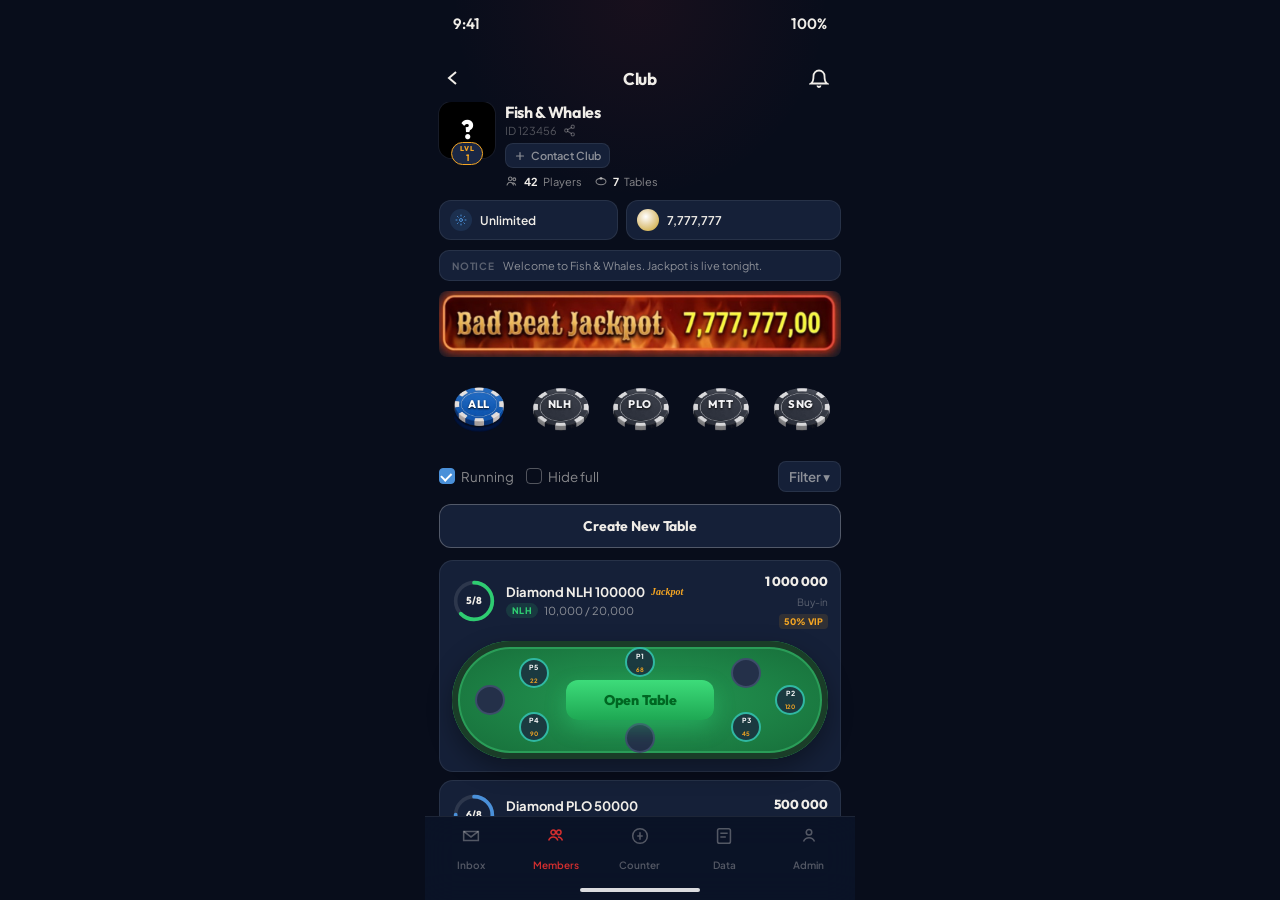
==== a-operator.html @ dffe8089 "Force-refresh all three club screens so status-bar changes show up. Co-authored-by: Cursor <cursorag" ====
<!DOCTYPE html>
<html lang="en">
<head>
<meta charset="UTF-8">
<meta name="viewport" content="width=device-width, initial-scale=1, maximum-scale=1">
<meta http-equiv="Cache-Control" content="no-cache, no-store, must-revalidate">
<title>A - Operator · ClubWorld</title>
<link rel="preconnect" href="https://fonts.googleapis.com">
<link href="https://fonts.googleapis.com/css2?family=Cinzel:wght@700;900&family=Oswald:wght@600;700&family=Outfit:wght@400;500;600;700;800&family=Plus+Jakarta+Sans:wght@400;500;600;700;800&family=Rye&display=swap" rel="stylesheet">
<link rel="stylesheet" href="css/tokens.css">
<style>
html, body { height: 100%; overflow: hidden; }
body { background: var(--cw-deep); }
.app {
  width: 100%; height: 100%; max-width: 430px; margin: 0 auto;
  background:
    radial-gradient(ellipse 80% 40% at 50% 0%, rgba(211,47,47,.08), transparent 55%),
    var(--cw-deep);
  display: flex; flex-direction: column; position: relative; overflow: hidden;
  border-radius: 0;
}
.status {
  height: 54px; padding: 14px 28px 0; display: flex; justify-content: space-between;
  font-family: var(--font-d); font-size: 15px; font-weight: 600;
}
.top {
  height: 48px; display: grid; grid-template-columns: 48px 1fr 48px; align-items: center;
  padding: 0 8px;
}
.top h1 { text-align: center; font-family: var(--font-d); font-size: 17px; font-weight: 700; letter-spacing: -.02em; }
.icon {
  width: 40px; height: 40px; display: grid; place-items: center; color: var(--cw-text);
}
.scroll { flex: 1; overflow-y: auto; padding: 0 14px 12px; }
.scroll::-webkit-scrollbar { display: none; }

.club {
  display: grid; grid-template-columns: 56px 1fr; gap: 10px; align-items: start;
  margin-bottom: 10px;
}
.avatar {
  width: 56px; height: 56px; border-radius: 22%;
  position: relative; flex-shrink: 0;
}
.avatar .ph { width: 100%; height: 100%; font-size: 26px; }
.lvl {
  position: absolute; left: 50%; bottom: -7px; transform: translateX(-50%);
  display: flex; flex-direction: column; align-items: center; justify-content: center;
  text-align: center;
  background: #1a2744; border: 1px solid var(--cw-gold); color: var(--cw-gold);
  font-size: 7px; font-weight: 800; letter-spacing: .04em; padding: 2px 8px; border-radius: 99px;
  font-family: var(--font-d); line-height: 1.1; min-width: 28px;
}
.lvl b { font-size: 9px; letter-spacing: 0; line-height: 1; }
.club h2 { font-family: var(--font-d); font-size: 16px; font-weight: 700; letter-spacing: -.02em; }
.idrow { display: flex; align-items: center; gap: 6px; margin: 2px 0 6px; color: var(--cw-mute); font-size: 11px; }
.contact {
  display: inline-flex; align-items: center; gap: 5px;
  background: var(--cw-card); border: 1px solid var(--cw-line); border-radius: 8px;
  padding: 5px 8px; font-size: 11px; font-weight: 600; color: var(--cw-dim);
}
.meta { display: flex; gap: 12px; margin-top: 6px; font-size: 11px; color: var(--cw-dim); }
.meta span { display: inline-flex; align-items: center; gap: 5px; }
.meta svg { flex-shrink: 0; }
.meta b { color: var(--cw-text); font-weight: 700; }

.pills { display: grid; grid-template-columns: 1fr 1.2fr; gap: 8px; margin: 12px 0 10px; }
.pill {
  background: var(--cw-card); border: 1px solid var(--cw-line); border-radius: 12px;
  padding: 8px 10px; display: flex; align-items: center; gap: 8px; font-size: 12px; font-weight: 600;
}
.pill .dot { width: 22px; height: 22px; border-radius: 50%; display: grid; place-items: center; background: rgba(74,144,217,.15); color: var(--cw-blue); }
.pill .chip { width: 22px; height: 22px; border-radius: 50%; background: radial-gradient(circle at 40% 35%, #fff, #e8d5a8 40%, #c9a227); }

.notice {
  background: var(--cw-card); border: 1px solid var(--cw-line); border-radius: 10px;
  padding: 8px 12px; font-size: 11px; color: var(--cw-dim); margin-bottom: 10px;
  display: flex; gap: 8px; align-items: center;
}
.notice span { color: var(--cw-mute); font-weight: 700; font-size: 10px; letter-spacing: .08em; text-transform: uppercase; }

.felt { overflow: hidden; }

.filters { display: flex; }

.toggles { display: flex; align-items: center; gap: 12px; margin-bottom: 12px; font-size: 11px; color: var(--cw-dim); }
.check { display: flex; align-items: center; gap: 6px; }
.box {
  width: 16px; height: 16px; border-radius: 4px; border: 1.5px solid var(--cw-mute);
  display: grid; place-items: center;
}
.check.is-on .box { background: var(--cw-blue); border-color: var(--cw-blue); }
.check.is-on .box::after { content: ""; width: 8px; height: 5px; border-left: 2px solid #fff; border-bottom: 2px solid #fff; transform: rotate(-45deg) translateY(-1px); }
.filter-btn {
  margin-left: auto; display: flex; align-items: center; gap: 4px;
  background: var(--cw-card); border: 1px solid var(--cw-line); border-radius: 8px; padding: 6px 10px; font-weight: 600;
}

.create {
  width: 100%; height: 44px; border-radius: 12px; margin-bottom: 12px;
  border: 1px solid rgba(240,237,232,.28); background: var(--cw-card);
  font-family: var(--font-d); font-weight: 700; font-size: 14px; letter-spacing: -.01em;
}

.table {
  background: var(--cw-card); border: 1px solid var(--cw-line); border-radius: 14px;
  padding: 12px; margin-bottom: 8px;
}
.t-main { display: grid; grid-template-columns: 44px 1fr auto; gap: 10px; align-items: center; }
.occ { position: relative; width: 44px; height: 44px; }
.occ svg { width: 44px; height: 44px; }
.occ span {
  position: absolute; inset: 0; display: grid; place-items: center;
  font-family: var(--font-d); font-size: 10px; font-weight: 800;
}
.t-name { font-size: 13px; font-weight: 700; display: flex; align-items: center; gap: 6px; }
.jp-mark {
  font-family: "Times New Roman", serif; font-style: italic; font-size: 10px; color: var(--cw-gold); font-weight: 700;
}
.t-sub { font-size: 11px; color: var(--cw-dim); margin-top: 3px; display: flex; gap: 6px; align-items: center; }
.tag { font-size: 9px; font-weight: 800; padding: 2px 6px; border-radius: 99px; letter-spacing: .04em; }
.tag.nlh { background: rgba(46,204,113,.15); color: var(--cw-green); }
.tag.plo { background: rgba(74,144,217,.15); color: var(--cw-blue); }
.tag.mtt { background: rgba(245,166,35,.15); color: var(--cw-gold); }
.tag.aof { background: rgba(211,47,47,.15); color: #ff6b6b; }
.tag.sng { background: rgba(196,165,116,.18); color: #c4a574; }
.buy { text-align: right; }
.buy b { display: block; font-family: var(--font-d); font-size: 13px; font-weight: 800; }
.buy small { color: var(--cw-mute); font-size: 10px; }
.badges { display: flex; justify-content: flex-end; gap: 4px; margin-top: 4px; }
.badge { font-size: 9px; font-weight: 800; color: var(--cw-gold); background: rgba(245,166,35,.12); padding: 2px 5px; border-radius: 4px; }

.preview { display: none; padding-top: 12px; }
.table.is-open .preview { display: block; }
.felt {
  height: 118px; border-radius: 70px; position: relative; overflow: hidden;
  background: radial-gradient(ellipse at 50% 50%, #249a54, var(--cw-felt-edge));
  box-shadow: inset 0 0 0 6px #1a3d28, inset 0 0 0 8px #2a9d58, 0 10px 24px rgba(0,0,0,.35);
}
.seat {
  --a: 0deg;
  --s: 30px;
  position: absolute;
  width: var(--s); height: var(--s); border-radius: 50%;
  left: calc(50% + cos(var(--a)) * 40% - var(--s) / 2);
  top: calc(50% + sin(var(--a)) * 32% - var(--s) / 2);
  background: #243049; border: 2px solid #3d4d6a; display: grid; place-items: center;
  font-size: 7px; font-weight: 700; color: var(--cw-dim);
}
.seat.on { border-color: var(--cw-teal); background: #1b3a40; color: #fff; }
.seat b { font-size: 6px; color: var(--cw-gold); }
.join {
  position: absolute; left: 50%; top: 50%; transform: translate(-50%,-50%);
  width: 148px; height: 40px; border-radius: 12px;
  background: linear-gradient(180deg, #3ddc7a, #1ea853);
  color: #062; font-family: var(--font-d); font-weight: 800; font-size: 14px;
  box-shadow: 0 8px 20px rgba(46,204,113,.4); z-index: 2;
}

.tabbar {
  height: 84px; background: rgba(11,20,40,.92); backdrop-filter: blur(16px);
  border-top: 1px solid var(--cw-line); display: grid; grid-template-columns: repeat(5,1fr);
  padding: 8px 4px 22px;
}
.tab { display: grid; justify-items: center; gap: 4px; color: var(--cw-mute); font-size: 10px; font-weight: 600; }
.tab svg { width: 22px; height: 22px; }
.tab.is-on { color: var(--cw-red); }

.toast {
  position: absolute; left: 50%; bottom: 100px; transform: translateX(-50%) translateY(12px);
  background: var(--cw-elev); border: 1px solid var(--cw-line); padding: 10px 16px; border-radius: 99px;
  font-size: 12px; font-weight: 600; opacity: 0; pointer-events: none; transition: .3s var(--ease); white-space: nowrap;
}
.toast.is-on { opacity: 1; transform: translateX(-50%) translateY(0); }
.home { position: absolute; left: 50%; bottom: 8px; width: 120px; height: 4px; background: #fff; border-radius: 4px; transform: translateX(-50%); opacity: .85; }
</style>
</head>
<body>
<div class="app">
  <div class="status"><span>9:41</span><span>100%</span></div>
  <div class="top">
    <button class="icon" aria-label="Back">
      <svg width="22" height="22" fill="none" stroke="currentColor" stroke-width="2"><path d="M14 5 7 11l7 6"/></svg>
    </button>
    <h1>Club</h1>
    <button class="icon" aria-label="Alerts">
      <svg width="20" height="20" fill="none" stroke="currentColor" stroke-width="1.8"><path d="M15.5 8a5.5 5.5 0 1 0-11 0c0 6-2.5 7.5-2.5 7.5h16S15.5 14 15.5 8"/><path d="M11.5 17.5a1.5 1.5 0 0 1-3 0"/></svg>
    </button>
  </div>

  <div class="scroll">
    <div class="club">
      <div class="avatar">
        <div class="ph">?</div>
        <div class="lvl">LVL<b>1</b></div>
      </div>
      <div>
        <h2>Fish &amp; Whales</h2>
        <div class="idrow">ID 123456
          <svg width="13" height="13" viewBox="0 0 24 24" fill="none" stroke="currentColor" stroke-width="2" stroke-linecap="round"><circle cx="18" cy="5" r="3"/><circle cx="6" cy="12" r="3"/><circle cx="18" cy="19" r="3"/><path d="m8.6 13.5 6.8 4M15.4 6.5l-6.8 4"/></svg>
        </div>
        <button class="contact">
          <svg width="12" height="12" viewBox="0 0 24 24" fill="none" stroke="currentColor" stroke-width="2.4" stroke-linecap="round"><path d="M12 5v14M5 12h14"/></svg>
          Contact Club
        </button>
        <div class="meta">
          <span>
            <svg width="14" height="14" viewBox="0 0 24 24" fill="none" stroke="currentColor" stroke-width="1.8" stroke-linecap="round"><circle cx="9" cy="8" r="3"/><circle cx="16" cy="9" r="2.4"/><path d="M3.5 19c.8-3.2 2.8-5 5.5-5s4.7 1.8 5.5 5"/><path d="M14 15.2c1.8 0 3.4 1 4.2 3.8"/></svg>
            <b>42</b> Players
          </span>
          <span>
            <svg width="14" height="14" viewBox="0 0 24 24" fill="none" stroke="currentColor" stroke-width="1.8"><ellipse cx="12" cy="13" rx="8.5" ry="5.5"/><circle cx="12" cy="7.5" r="1.6"/></svg>
            <b>7</b> Tables
          </span>
        </div>
      </div>
    </div>

    <div class="pills">
      <div class="pill">
        <span class="dot">
          <svg width="12" height="12" viewBox="0 0 24 24" fill="none" stroke="currentColor" stroke-width="2" stroke-linecap="round"><circle cx="12" cy="12" r="3"/><path d="M12 2v2M12 20v2M4.9 4.9l1.4 1.4M17.7 17.7l1.4 1.4M2 12h2M20 12h2M4.9 19.1l1.4-1.4M17.7 6.3l1.4-1.4"/></svg>
        </span>
        Unlimited
      </div>
      <div class="pill"><span class="chip"></span> 7,777,777</div>
    </div>

    <div class="notice"><span>Notice</span> Welcome to Fish &amp; Whales. Jackpot is live tonight.</div>

    <div class="jp-card">
      <img src="assets/jackpot-banner.png" alt="Bad Beat Jackpot">
    </div>

    <div class="filters" data-filter-group>
      <button class="mode-chip is-on" data-filter="all"><span>All</span></button>
      <button class="mode-chip" data-filter="nlh"><span>NLH</span></button>
      <button class="mode-chip" data-filter="plo"><span>PLO</span></button>
      <button class="mode-chip" data-filter="mtt"><span>MTT</span></button>
      <button class="mode-chip" data-filter="sng"><span>SNG</span></button>
    </div>

    <div class="toggles">
      <button class="check is-on" data-check><span class="box"></span> Running</button>
      <button class="check" data-check><span class="box"></span> Hide full</button>
      <button class="filter-btn">Filter ▾</button>
    </div>

    <button class="create" data-toast="Create table: coming in next screen">Create New Table</button>

    <article class="table is-open" data-table data-game="nlh">
      <div class="t-main">
        <div class="occ">
          <svg viewBox="0 0 36 36"><circle cx="18" cy="18" r="15" fill="none" stroke="rgba(255,255,255,.1)" stroke-width="3"/><circle cx="18" cy="18" r="15" fill="none" stroke="#2ECC71" stroke-width="3" stroke-linecap="round" stroke-dasharray="58.9 94.2" transform="rotate(-90 18 18)"/></svg>
          <span>5/8</span>
        </div>
        <div>
          <div class="t-name">Diamond NLH 100000 <span class="jp-mark">Jackpot</span></div>
          <div class="t-sub"><span class="tag nlh">NLH</span> 10,000 / 20,000</div>
        </div>
        <div class="buy"><b>1 000 000</b><small>Buy-in</small><div class="badges"><span class="badge">50% VIP</span></div></div>
      </div>
      <div class="preview">
        <div class="felt">
          <div class="seat on" style="--a:-90deg">P1<br><b>68</b></div>
          <div class="seat" style="--a:-45deg"></div>
          <div class="seat on" style="--a:0deg">P2<br><b>120</b></div>
          <div class="seat on" style="--a:45deg">P3<br><b>45</b></div>
          <div class="seat" style="--a:90deg"></div>
          <div class="seat on" style="--a:135deg">P4<br><b>90</b></div>
          <div class="seat" style="--a:180deg"></div>
          <div class="seat on" style="--a:225deg">P5<br><b>22</b></div>
          <button class="join" data-toast="Opening Diamond NLH…">Open Table</button>
        </div>
      </div>
    </article>

    <article class="table" data-table data-game="plo">
      <div class="t-main">
        <div class="occ">
          <svg viewBox="0 0 36 36"><circle cx="18" cy="18" r="15" fill="none" stroke="rgba(255,255,255,.1)" stroke-width="3"/><circle cx="18" cy="18" r="15" fill="none" stroke="#4A90D9" stroke-width="3" stroke-linecap="round" stroke-dasharray="70.6 94.2" transform="rotate(-90 18 18)"/></svg>
          <span>6/8</span>
        </div>
        <div>
          <div class="t-name">Diamond PLO 50000</div>
          <div class="t-sub"><span class="tag plo">PLO</span> 5,000 / 10,000</div>
        </div>
        <div class="buy"><b>500 000</b><small>Buy-in</small></div>
      </div>
      <div class="preview">
        <div class="felt"><button class="join" data-toast="Opening Diamond PLO…">Open Table</button></div>
      </div>
    </article>

    <article class="table" data-table data-game="mtt">
      <div class="t-main">
        <div class="occ">
          <svg viewBox="0 0 36 36"><circle cx="18" cy="18" r="15" fill="none" stroke="rgba(255,255,255,.1)" stroke-width="3"/><circle cx="18" cy="18" r="15" fill="none" stroke="#F5A623" stroke-width="3" stroke-linecap="round" stroke-dasharray="70.6 94.2" transform="rotate(-90 18 18)"/></svg>
          <span>24/32</span>
        </div>
        <div>
          <div class="t-name">Club MTT #12</div>
          <div class="t-sub"><span class="tag mtt">MTT</span> Late reg 12:40</div>
        </div>
        <div class="buy"><b>50 000</b><small>GTD</small></div>
      </div>
      <div class="preview">
        <div class="felt"><button class="join" data-toast="Registering Club MTT #12…">Register</button></div>
      </div>
    </article>

    <article class="table" data-table data-game="sng">
      <div class="t-main">
        <div class="occ">
          <svg viewBox="0 0 36 36"><circle cx="18" cy="18" r="15" fill="none" stroke="rgba(255,255,255,.1)" stroke-width="3"/><circle cx="18" cy="18" r="15" fill="none" stroke="#c4a574" stroke-width="3" stroke-linecap="round" stroke-dasharray="73.3 94.2" transform="rotate(-90 18 18)"/></svg>
          <span>7/9</span>
        </div>
        <div>
          <div class="t-name">Sunday SNG</div>
          <div class="t-sub"><span class="tag sng">SNG</span> Starts when full</div>
        </div>
        <div class="buy"><b>10 000</b><small>Buy-in</small></div>
      </div>
      <div class="preview">
        <div class="felt"><button class="join" data-toast="Joining Sunday SNG…">Take Seat</button></div>
      </div>
    </article>
  </div>

  <nav class="tabbar">
    <button class="tab" data-nav>
      <svg viewBox="0 0 24 24" fill="none" stroke="currentColor" stroke-width="1.7"><path d="M4 7h16v10H4z"/><path d="m4 7 8 6 8-6"/></svg>
      Inbox
    </button>
    <button class="tab is-on" data-nav>
      <svg viewBox="0 0 24 24" fill="none" stroke="currentColor" stroke-width="1.7"><circle cx="9" cy="8" r="2.5"/><circle cx="15" cy="8" r="2.5"/><path d="M4 17c1-3 3-4 5-4s4 1 5 4"/><path d="M14 13c2 0 4 1 5 4"/></svg>
      Members
    </button>
    <button class="tab" data-nav>
      <svg viewBox="0 0 24 24" fill="none" stroke="currentColor" stroke-width="1.7"><circle cx="12" cy="12" r="8"/><path d="M12 8v8M9 12h6"/></svg>
      Counter
    </button>
    <button class="tab" data-nav>
      <svg viewBox="0 0 24 24" fill="none" stroke="currentColor" stroke-width="1.7"><rect x="5" y="4" width="14" height="16" rx="2"/><path d="M8 9h8M8 13h6"/></svg>
      Data
    </button>
    <button class="tab" data-nav>
      <svg viewBox="0 0 24 24" fill="none" stroke="currentColor" stroke-width="1.7"><circle cx="12" cy="8" r="3"/><path d="M6 18c1.5-3 3.5-4 6-4s4.5 1 6 4"/></svg>
      Admin
    </button>
  </nav>
  <div class="toast"></div>
  <div class="home"></div>
</div>
<script src="js/club.js"></script>
</body>
</html>
---- css/tokens.css ----
:root {
  --cw-deep: #080D1B;
  --cw-bg: #0B1428;
  --cw-card: #152038;
  --cw-elev: #1E2D4A;
  --cw-line: rgba(255,255,255,.08);
  --cw-red: #D32F2F;
  --cw-red-h: #E53935;
  --cw-green: #2ECC71;
  --cw-felt: #1E8C4A;
  --cw-felt-edge: #166B38;
  --cw-gold: #F5A623;
  --cw-blue: #4A90D9;
  --cw-teal: #30B8A2;
  --cw-text: #F0EDE8;
  --cw-dim: rgba(240,237,232,.55);
  --cw-mute: rgba(240,237,232,.32);
  --font-d: "Outfit", system-ui, sans-serif;
  --font-b: "Plus Jakarta Sans", system-ui, sans-serif;
  --ease: cubic-bezier(.16,1,.3,1);
}
* { box-sizing: border-box; margin: 0; padding: 0; }
html { height: 100%; }
body {
  min-height: 100%;
  font-family: var(--font-b);
  color: var(--cw-text);
  background: #000;
  -webkit-font-smoothing: antialiased;
}
button { font-family: inherit; cursor: pointer; border: none; background: none; color: inherit; }
img { display: block; max-width: 100%; }
[hidden] { display: none !important; }

.ph {
  display: grid; place-items: center;
  background: #000;
  color: #fff;
  font-family: var(--font-d);
  font-weight: 800;
  border: 0;
  border-radius: 22%;
  line-height: 1;
  user-select: none;
  box-shadow: 0 0 0 1px rgba(255,255,255,.06);
}

.jp-card {
  position: relative;
  height: auto;
  aspect-ratio: 1024 / 167;
  border-radius: 8px;
  overflow: hidden;
  margin-bottom: 12px;
  isolation: isolate;
  border: 0;
  box-shadow: none;
  background: transparent;
}
.jp-card > img {
  position: absolute; inset: 0;
  width: 100%; height: 100%;
  object-fit: contain; object-position: center;
  pointer-events: none;
}
.jp-veil { display: none; }
.jp-copy {
  position: relative; z-index: 2;
  height: 100%;
  display: flex; flex-direction: row; align-items: center; justify-content: space-between;
  padding: 0 12px;
  gap: 10px;
}
.jp-script, .jp-titles {
  font-family: "Rye", serif;
  font-size: 15px;
  font-weight: 400;
  color: #f3e2b0;
  text-shadow: 0 2px 3px #000, 0 0 8px rgba(0,0,0,.6);
  line-height: 1.05;
  white-space: nowrap;
}
.jp-word { display: none; }
.jp-num {
  font-family: "Oswald", sans-serif;
  font-weight: 700;
  font-style: italic;
  font-size: 22px;
  letter-spacing: .01em;
  line-height: 1;
  color: #ffe44a;
  background: none;
  -webkit-background-clip: unset;
  background-clip: unset;
  filter: none;
  text-shadow: 0 2px 3px #000;
  white-space: nowrap;
}
.jp-card.jp-slim { aspect-ratio: 1024 / 167; height: auto; }
.jp-slim .jp-script, .jp-slim .jp-titles { font-size: 13px; }
.jp-slim .jp-num { font-size: 18px; }
.jp-slim .jp-copy { padding: 0 10px; }

.filters, .pills.modes {
  display: flex;
  align-items: center;
  justify-content: space-between;
  gap: 0;
  width: 100%;
  overflow: hidden;
  padding: 0;
  margin-bottom: 12px;
}
.mode-chip {
  flex: 1 1 0;
  min-width: 0;
  width: auto;
  height: auto;
  aspect-ratio: 1;
  border-radius: 0;
  position: relative;
  padding: 0;
  font-family: var(--font-d);
  font-size: clamp(8px, 2.5vw, 11px);
  font-weight: 800;
  letter-spacing: .05em;
  text-transform: uppercase;
  text-align: center;
  line-height: 1;
  color: #f2f2f4;
  background: transparent url("../assets/chip-off.png") center / contain no-repeat;
  box-shadow: none;
}
.mode-chip span {
  position: absolute;
  left: 50%;
  top: 44%;
  transform: translate(-50%, -50%);
  white-space: nowrap;
  pointer-events: none;
  text-shadow: 0 1px 2px rgba(0,0,0,.9);
}
.mode-chip.is-on {
  color: #fff;
  background-image: url("../assets/chip-on.png");
  box-shadow: none;
}
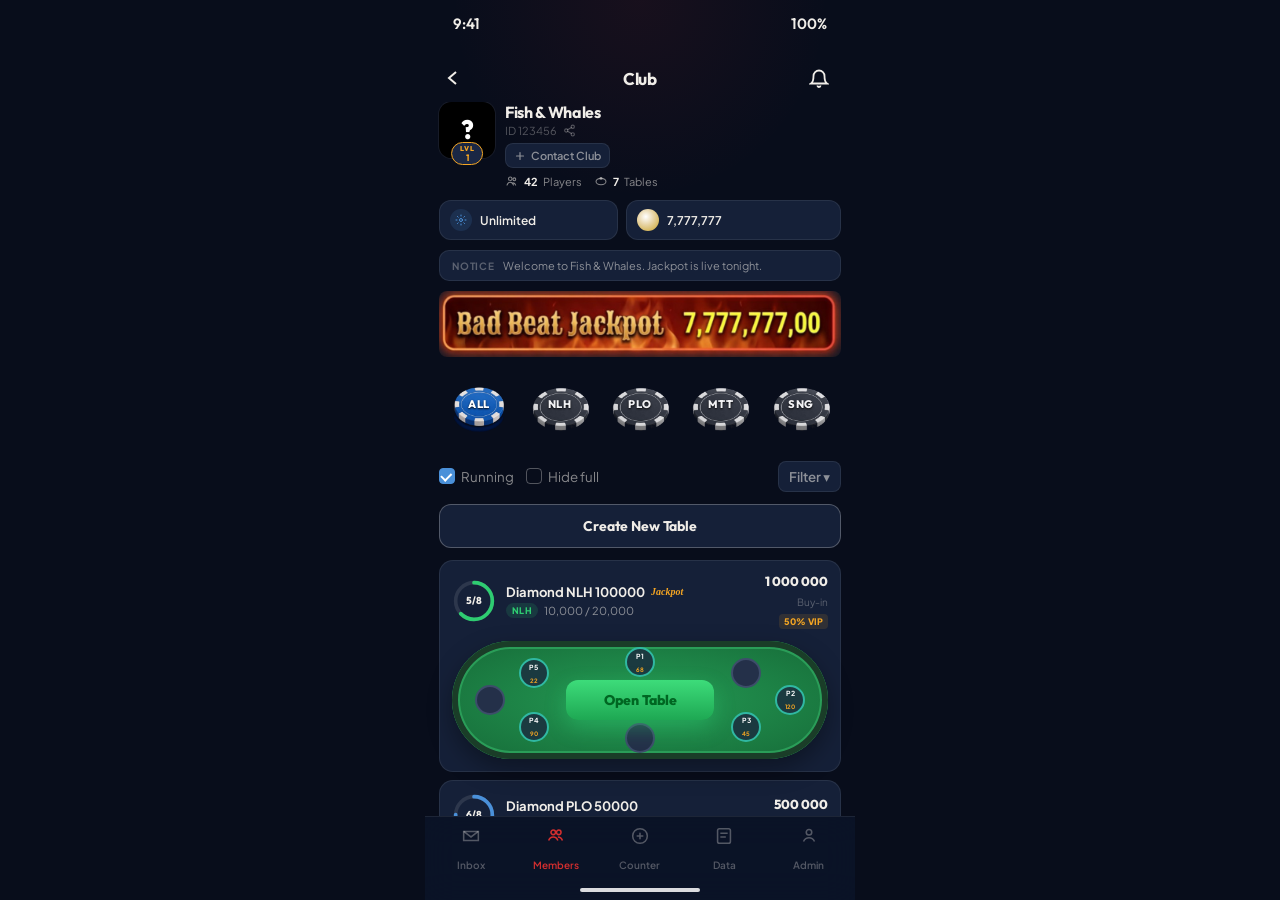
==== commit 5f0ae41a: "Make the Counter plus icon equal-armed instead of a cross. Co-authored-by: Cursor <cursoragent@curso" ====
--- a/a-operator.html
+++ b/a-operator.html
@@ -337,7 +337,7 @@
       Members
     </button>
     <button class="tab" data-nav>
-      <svg viewBox="0 0 24 24" fill="none" stroke="currentColor" stroke-width="1.7"><circle cx="12" cy="12" r="8"/><path d="M12 8v8M9 12h6"/></svg>
+      <svg viewBox="0 0 24 24" fill="none" stroke="currentColor" stroke-width="1.7" stroke-linecap="round"><circle cx="12" cy="12" r="8"/><path d="M12 9v6M9 12h6"/></svg>
       Counter
     </button>
     <button class="tab" data-nav>
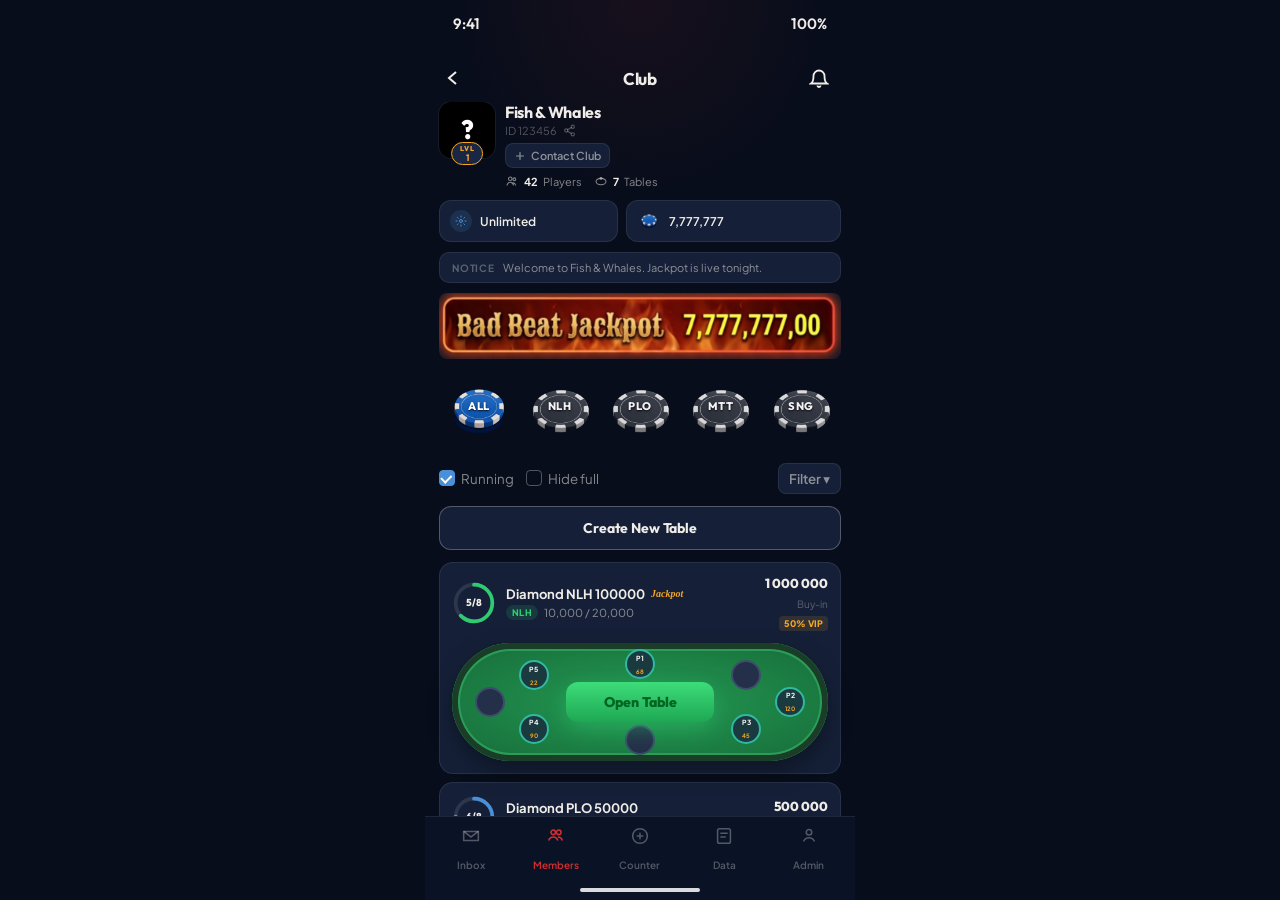
==== commit e37431f3: "Replace the gold coin with a poker chip on the club chips balance. Co-authored-by: Cursor <cursorage" ====
--- a/a-operator.html
+++ b/a-operator.html
@@ -70,7 +70,10 @@
   padding: 8px 10px; display: flex; align-items: center; gap: 8px; font-size: 12px; font-weight: 600;
 }
 .pill .dot { width: 22px; height: 22px; border-radius: 50%; display: grid; place-items: center; background: rgba(74,144,217,.15); color: var(--cw-blue); }
-.pill .chip { width: 22px; height: 22px; border-radius: 50%; background: radial-gradient(circle at 40% 35%, #fff, #e8d5a8 40%, #c9a227); }
+.pill .chip {
+  width: 24px; height: 24px; flex-shrink: 0;
+  background: url("assets/chip-on.png") center / contain no-repeat;
+}
 
 .notice {
   background: var(--cw-card); border: 1px solid var(--cw-line); border-radius: 10px;
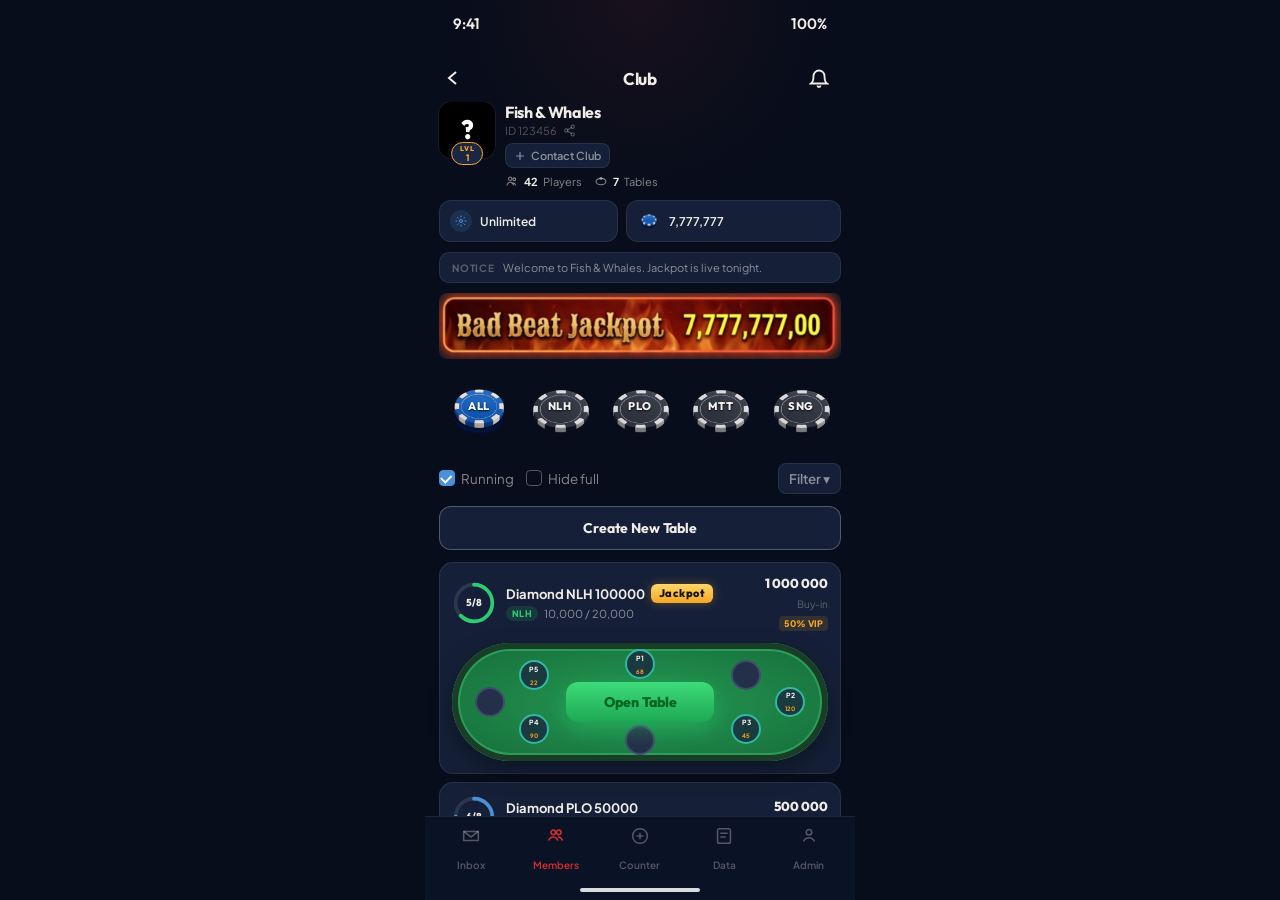
==== commit 4d2dbf19: "Make the Jackpot label a larger gold badge on club tables. Co-authored-by: Cursor <cursoragent@curso" ====
--- a/a-operator.html
+++ b/a-operator.html
@@ -7,7 +7,7 @@
 <title>A - Operator · ClubWorld</title>
 <link rel="preconnect" href="https://fonts.googleapis.com">
 <link href="https://fonts.googleapis.com/css2?family=Cinzel:wght@700;900&family=Oswald:wght@600;700&family=Outfit:wght@400;500;600;700;800&family=Plus+Jakarta+Sans:wght@400;500;600;700;800&family=Rye&display=swap" rel="stylesheet">
-<link rel="stylesheet" href="css/tokens.css">
+<link rel="stylesheet" href="css/tokens.css?v=6">
 <style>
 html, body { height: 100%; overflow: hidden; }
 body { background: var(--cw-deep); }
@@ -117,9 +117,6 @@
   font-family: var(--font-d); font-size: 10px; font-weight: 800;
 }
 .t-name { font-size: 13px; font-weight: 700; display: flex; align-items: center; gap: 6px; }
-.jp-mark {
-  font-family: "Times New Roman", serif; font-style: italic; font-size: 10px; color: var(--cw-gold); font-weight: 700;
-}
 .t-sub { font-size: 11px; color: var(--cw-dim); margin-top: 3px; display: flex; gap: 6px; align-items: center; }
 .tag { font-size: 9px; font-weight: 800; padding: 2px 6px; border-radius: 99px; letter-spacing: .04em; }
 .tag.nlh { background: rgba(46,204,113,.15); color: var(--cw-green); }
--- a/css/tokens.css
+++ b/css/tokens.css
@@ -43,6 +43,24 @@
   line-height: 1;
   user-select: none;
   box-shadow: 0 0 0 1px rgba(255,255,255,.06);
+}
+
+.jp-mark {
+  display: inline-flex;
+  align-items: center;
+  font-family: var(--font-d);
+  font-style: normal;
+  font-size: 11px;
+  font-weight: 800;
+  letter-spacing: .04em;
+  line-height: 1;
+  color: #1a1204;
+  background: linear-gradient(180deg, #ffd76a, var(--cw-gold));
+  padding: 4px 8px;
+  border-radius: 6px;
+  box-shadow: 0 0 10px rgba(245,166,35,.35);
+  flex-shrink: 0;
+  vertical-align: middle;
 }
 
 .jp-card {
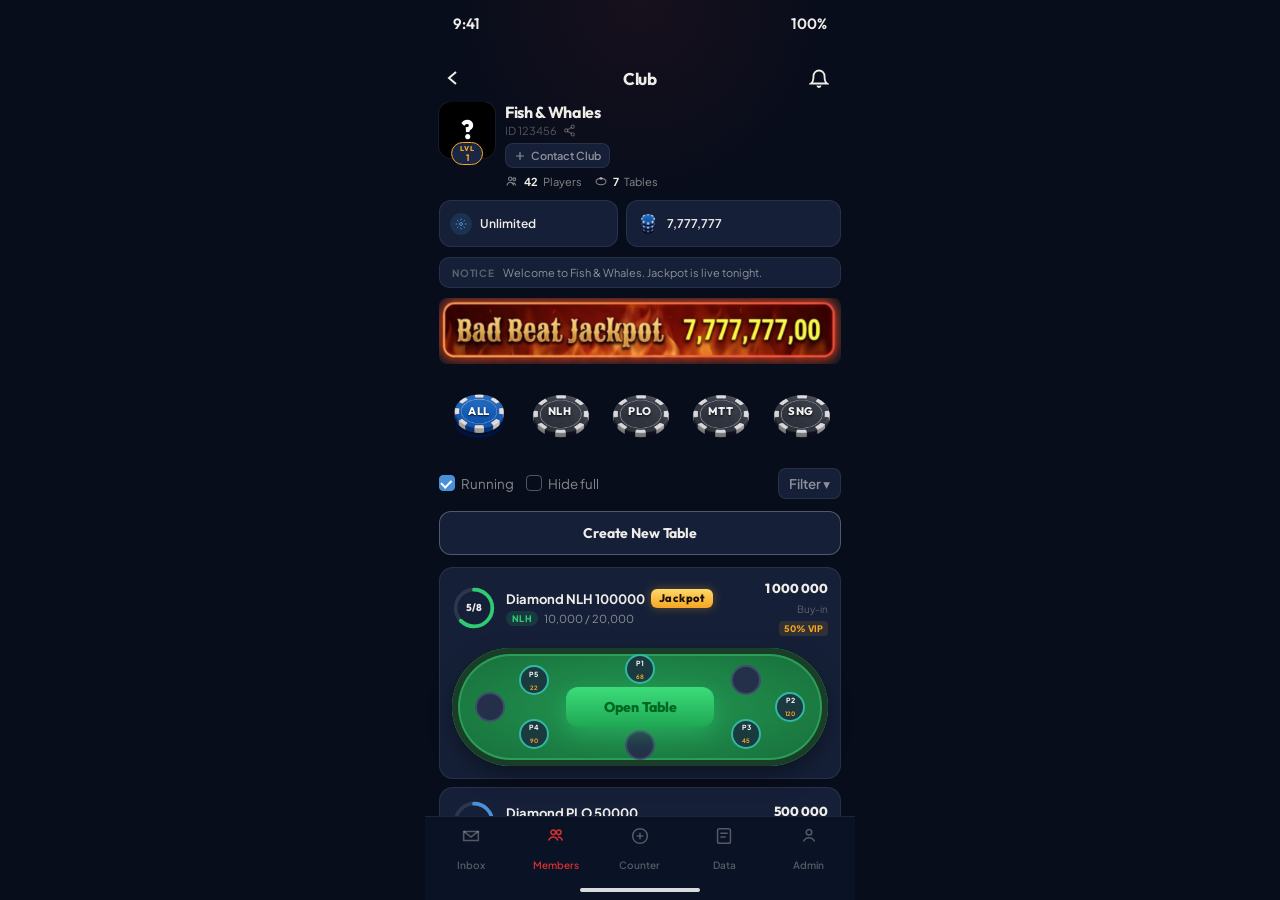
==== commit 55327b48: "Show a stack of chips instead of a single chip on the balance. Co-authored-by: Cursor <cursoragent@c" ====
--- a/a-operator.html
+++ b/a-operator.html
@@ -7,7 +7,7 @@
 <title>A - Operator · ClubWorld</title>
 <link rel="preconnect" href="https://fonts.googleapis.com">
 <link href="https://fonts.googleapis.com/css2?family=Cinzel:wght@700;900&family=Oswald:wght@600;700&family=Outfit:wght@400;500;600;700;800&family=Plus+Jakarta+Sans:wght@400;500;600;700;800&family=Rye&display=swap" rel="stylesheet">
-<link rel="stylesheet" href="css/tokens.css?v=6">
+<link rel="stylesheet" href="css/tokens.css?v=7">
 <style>
 html, body { height: 100%; overflow: hidden; }
 body { background: var(--cw-deep); }
@@ -70,10 +70,6 @@
   padding: 8px 10px; display: flex; align-items: center; gap: 8px; font-size: 12px; font-weight: 600;
 }
 .pill .dot { width: 22px; height: 22px; border-radius: 50%; display: grid; place-items: center; background: rgba(74,144,217,.15); color: var(--cw-blue); }
-.pill .chip {
-  width: 24px; height: 24px; flex-shrink: 0;
-  background: url("assets/chip-on.png") center / contain no-repeat;
-}
 
 .notice {
   background: var(--cw-card); border: 1px solid var(--cw-line); border-radius: 10px;
@@ -223,7 +219,7 @@
         </span>
         Unlimited
       </div>
-      <div class="pill"><span class="chip"></span> 7,777,777</div>
+      <div class="pill"><span class="chip-stack" aria-hidden="true"><i></i><i></i><i></i></span> 7,777,777</div>
     </div>
 
     <div class="notice"><span>Notice</span> Welcome to Fish &amp; Whales. Jackpot is live tonight.</div>
--- a/css/tokens.css
+++ b/css/tokens.css
@@ -163,3 +163,22 @@
   background-image: url("../assets/chip-on.png");
   box-shadow: none;
 }
+
+.chip-stack {
+  --s: 22px;
+  position: relative;
+  width: var(--s);
+  height: calc(var(--s) + 7px);
+  flex-shrink: 0;
+  display: inline-block;
+}
+.chip-stack i {
+  position: absolute;
+  left: 0;
+  width: var(--s);
+  height: var(--s);
+  background: url("../assets/chip-on.png") center / contain no-repeat;
+}
+.chip-stack i:nth-child(1) { bottom: 0; filter: brightness(.62); transform: scale(.9); transform-origin: center bottom; }
+.chip-stack i:nth-child(2) { bottom: 3px; filter: brightness(.82); transform: scale(.95); transform-origin: center bottom; }
+.chip-stack i:nth-child(3) { bottom: 7px; }
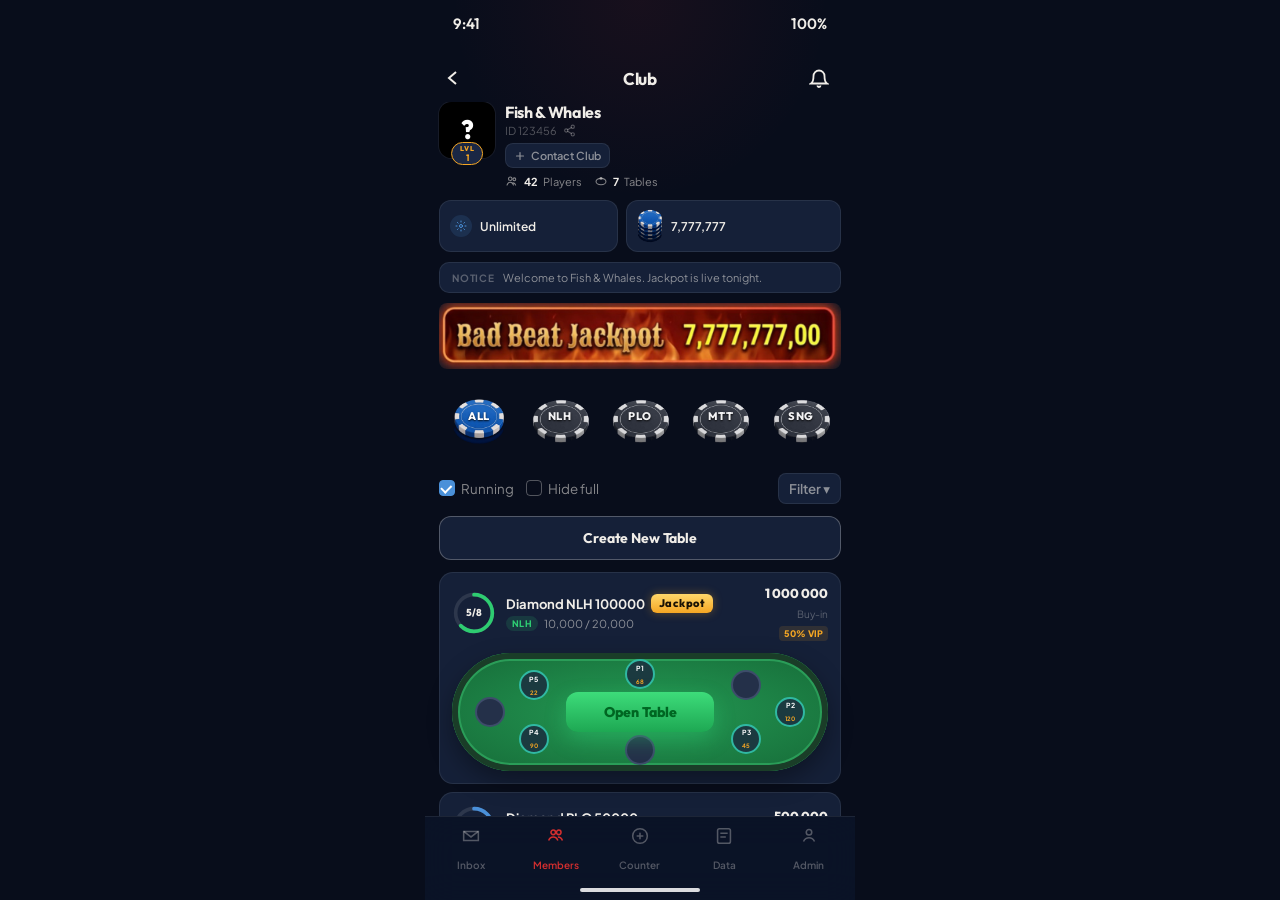
==== commit b01b8c2f: "Use a real stacked-chip icon next to the club balance. Co-authored-by: Cursor <cursoragent@cursor.co" ====
--- a/a-operator.html
+++ b/a-operator.html
@@ -7,7 +7,7 @@
 <title>A - Operator · ClubWorld</title>
 <link rel="preconnect" href="https://fonts.googleapis.com">
 <link href="https://fonts.googleapis.com/css2?family=Cinzel:wght@700;900&family=Oswald:wght@600;700&family=Outfit:wght@400;500;600;700;800&family=Plus+Jakarta+Sans:wght@400;500;600;700;800&family=Rye&display=swap" rel="stylesheet">
-<link rel="stylesheet" href="css/tokens.css?v=7">
+<link rel="stylesheet" href="css/tokens.css?v=8">
 <style>
 html, body { height: 100%; overflow: hidden; }
 body { background: var(--cw-deep); }
@@ -219,7 +219,7 @@
         </span>
         Unlimited
       </div>
-      <div class="pill"><span class="chip-stack" aria-hidden="true"><i></i><i></i><i></i></span> 7,777,777</div>
+      <div class="pill"><img class="chip-stack" src="assets/chip-stack.png" alt=""> 7,777,777</div>
     </div>
 
     <div class="notice"><span>Notice</span> Welcome to Fish &amp; Whales. Jackpot is live tonight.</div>
--- a/css/tokens.css
+++ b/css/tokens.css
@@ -165,20 +165,9 @@
 }
 
 .chip-stack {
-  --s: 22px;
-  position: relative;
-  width: var(--s);
-  height: calc(var(--s) + 7px);
+  width: 26px;
+  height: 34px;
+  object-fit: contain;
   flex-shrink: 0;
-  display: inline-block;
+  display: block;
 }
-.chip-stack i {
-  position: absolute;
-  left: 0;
-  width: var(--s);
-  height: var(--s);
-  background: url("../assets/chip-on.png") center / contain no-repeat;
-}
-.chip-stack i:nth-child(1) { bottom: 0; filter: brightness(.62); transform: scale(.9); transform-origin: center bottom; }
-.chip-stack i:nth-child(2) { bottom: 3px; filter: brightness(.82); transform: scale(.95); transform-origin: center bottom; }
-.chip-stack i:nth-child(3) { bottom: 7px; }
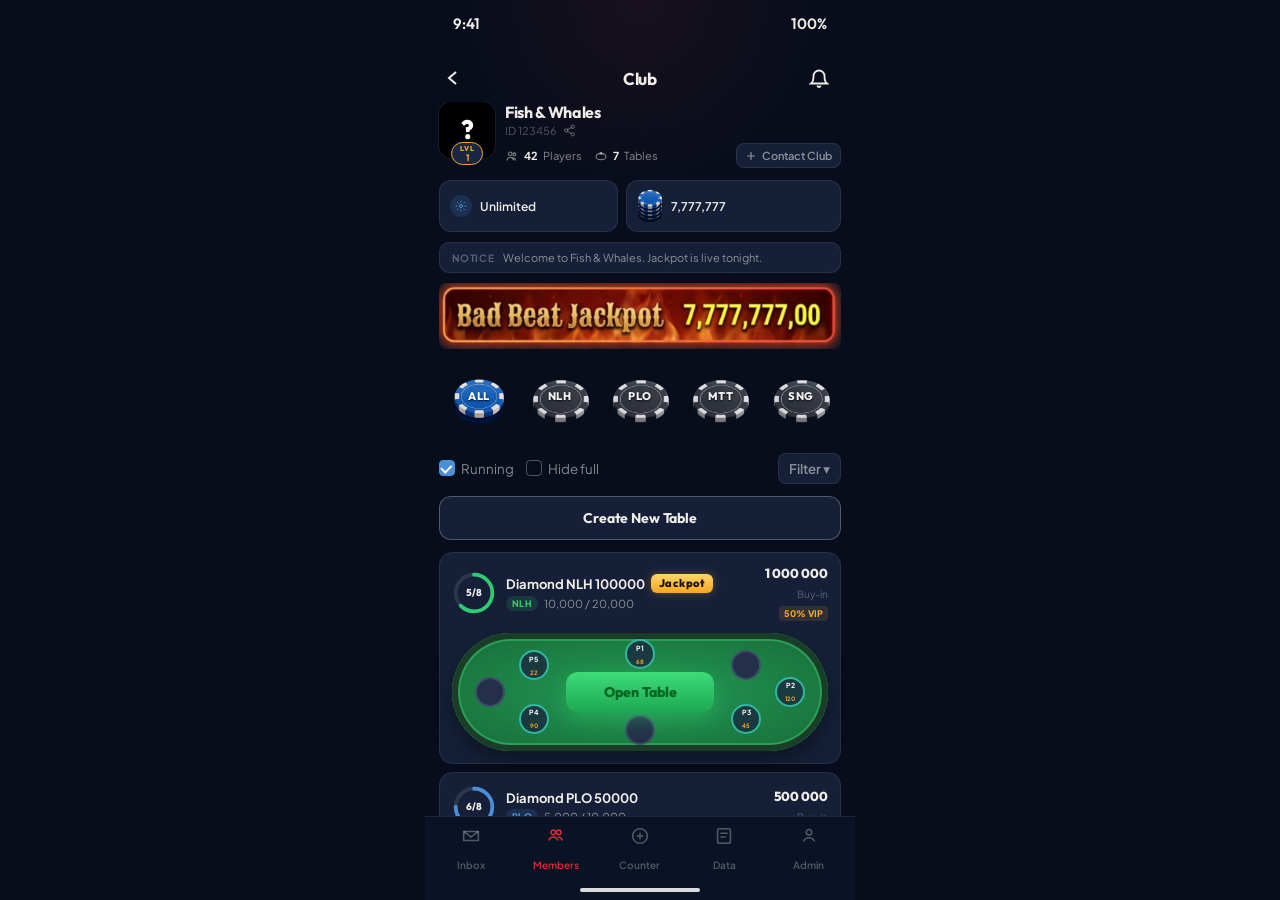
==== commit df33245a: "Put player and table counts where Contact Club was, and move the button right. Co-authored-by: Curso" ====
--- a/a-operator.html
+++ b/a-operator.html
@@ -7,7 +7,7 @@
 <title>A - Operator · ClubWorld</title>
 <link rel="preconnect" href="https://fonts.googleapis.com">
 <link href="https://fonts.googleapis.com/css2?family=Cinzel:wght@700;900&family=Oswald:wght@600;700&family=Outfit:wght@400;500;600;700;800&family=Plus+Jakarta+Sans:wght@400;500;600;700;800&family=Rye&display=swap" rel="stylesheet">
-<link rel="stylesheet" href="css/tokens.css?v=8">
+<link rel="stylesheet" href="css/tokens.css?v=9">
 <style>
 html, body { height: 100%; overflow: hidden; }
 body { background: var(--cw-deep); }
@@ -58,8 +58,13 @@
   display: inline-flex; align-items: center; gap: 5px;
   background: var(--cw-card); border: 1px solid var(--cw-line); border-radius: 8px;
   padding: 5px 8px; font-size: 11px; font-weight: 600; color: var(--cw-dim);
-}
-.meta { display: flex; gap: 12px; margin-top: 6px; font-size: 11px; color: var(--cw-dim); }
+  margin-left: auto; flex-shrink: 0;
+}
+.club-row {
+  display: flex; align-items: center; gap: 10px;
+  margin-top: 6px;
+}
+.meta { display: flex; gap: 12px; font-size: 11px; color: var(--cw-dim); min-width: 0; }
 .meta span { display: inline-flex; align-items: center; gap: 5px; }
 .meta svg { flex-shrink: 0; }
 .meta b { color: var(--cw-text); font-weight: 700; }
@@ -195,19 +200,21 @@
         <div class="idrow">ID 123456
           <svg width="13" height="13" viewBox="0 0 24 24" fill="none" stroke="currentColor" stroke-width="2" stroke-linecap="round"><circle cx="18" cy="5" r="3"/><circle cx="6" cy="12" r="3"/><circle cx="18" cy="19" r="3"/><path d="m8.6 13.5 6.8 4M15.4 6.5l-6.8 4"/></svg>
         </div>
-        <button class="contact">
-          <svg width="12" height="12" viewBox="0 0 24 24" fill="none" stroke="currentColor" stroke-width="2.4" stroke-linecap="round"><path d="M12 5v14M5 12h14"/></svg>
-          Contact Club
-        </button>
-        <div class="meta">
-          <span>
-            <svg width="14" height="14" viewBox="0 0 24 24" fill="none" stroke="currentColor" stroke-width="1.8" stroke-linecap="round"><circle cx="9" cy="8" r="3"/><circle cx="16" cy="9" r="2.4"/><path d="M3.5 19c.8-3.2 2.8-5 5.5-5s4.7 1.8 5.5 5"/><path d="M14 15.2c1.8 0 3.4 1 4.2 3.8"/></svg>
-            <b>42</b> Players
-          </span>
-          <span>
-            <svg width="14" height="14" viewBox="0 0 24 24" fill="none" stroke="currentColor" stroke-width="1.8"><ellipse cx="12" cy="13" rx="8.5" ry="5.5"/><circle cx="12" cy="7.5" r="1.6"/></svg>
-            <b>7</b> Tables
-          </span>
+        <div class="club-row">
+          <div class="meta">
+            <span>
+              <svg width="14" height="14" viewBox="0 0 24 24" fill="none" stroke="currentColor" stroke-width="1.8" stroke-linecap="round"><circle cx="9" cy="8" r="3"/><circle cx="16" cy="9" r="2.4"/><path d="M3.5 19c.8-3.2 2.8-5 5.5-5s4.7 1.8 5.5 5"/><path d="M14 15.2c1.8 0 3.4 1 4.2 3.8"/></svg>
+              <b>42</b> Players
+            </span>
+            <span>
+              <svg width="14" height="14" viewBox="0 0 24 24" fill="none" stroke="currentColor" stroke-width="1.8"><ellipse cx="12" cy="13" rx="8.5" ry="5.5"/><circle cx="12" cy="7.5" r="1.6"/></svg>
+              <b>7</b> Tables
+            </span>
+          </div>
+          <button class="contact">
+            <svg width="12" height="12" viewBox="0 0 24 24" fill="none" stroke="currentColor" stroke-width="2.4" stroke-linecap="round"><path d="M12 5v14M5 12h14"/></svg>
+            Contact Club
+          </button>
         </div>
       </div>
     </div>
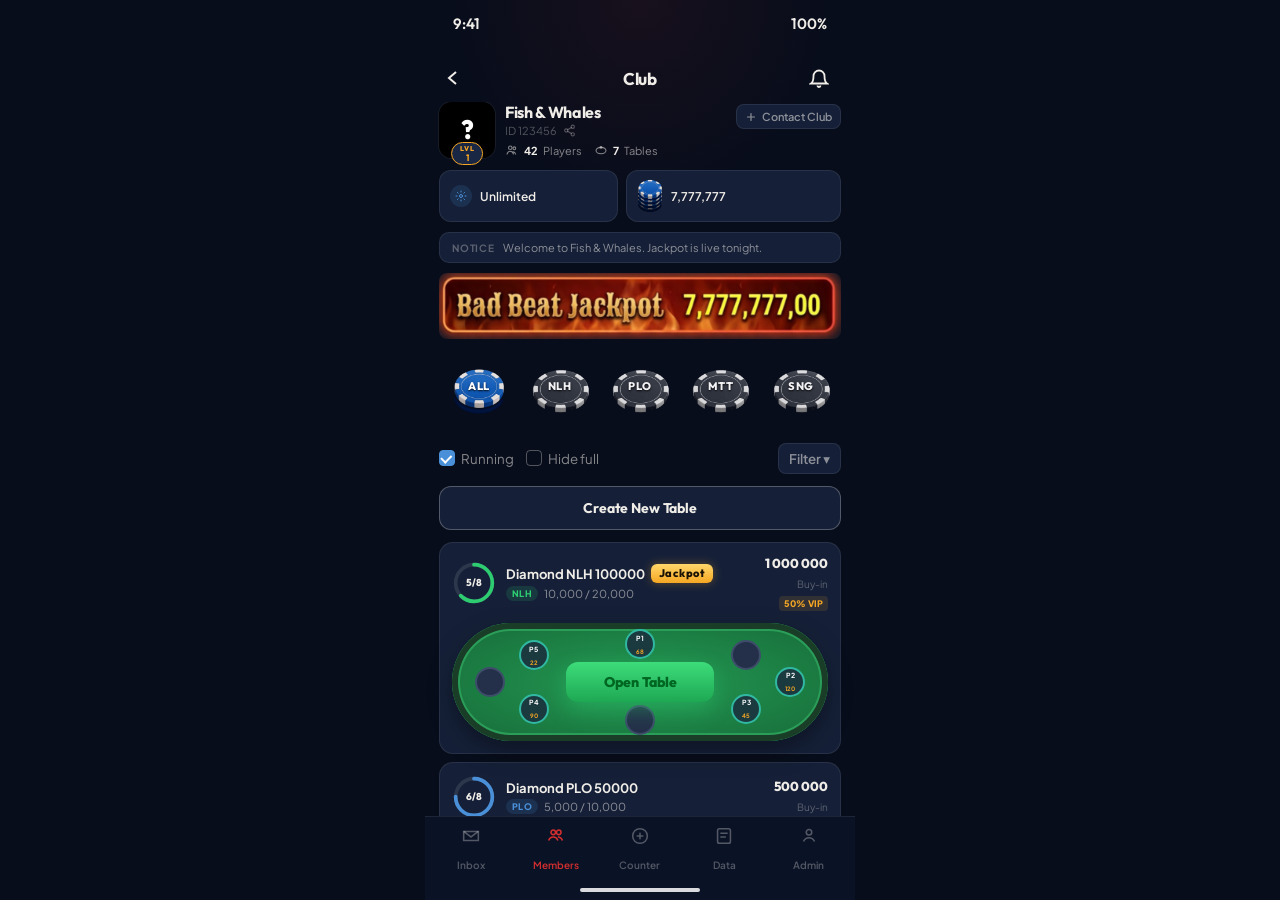
==== commit 3e7e27d7: "Pin Contact Club to the far right of the club header. Co-authored-by: Cursor <cursoragent@cursor.com" ====
--- a/a-operator.html
+++ b/a-operator.html
@@ -7,7 +7,7 @@
 <title>A - Operator · ClubWorld</title>
 <link rel="preconnect" href="https://fonts.googleapis.com">
 <link href="https://fonts.googleapis.com/css2?family=Cinzel:wght@700;900&family=Oswald:wght@600;700&family=Outfit:wght@400;500;600;700;800&family=Plus+Jakarta+Sans:wght@400;500;600;700;800&family=Rye&display=swap" rel="stylesheet">
-<link rel="stylesheet" href="css/tokens.css?v=9">
+<link rel="stylesheet" href="css/tokens.css?v=10">
 <style>
 html, body { height: 100%; overflow: hidden; }
 body { background: var(--cw-deep); }
@@ -35,7 +35,7 @@
 .scroll::-webkit-scrollbar { display: none; }
 
 .club {
-  display: grid; grid-template-columns: 56px 1fr; gap: 10px; align-items: start;
+  display: grid; grid-template-columns: 56px 1fr auto; gap: 10px 10px; align-items: start;
   margin-bottom: 10px;
 }
 .avatar {
@@ -58,10 +58,12 @@
   display: inline-flex; align-items: center; gap: 5px;
   background: var(--cw-card); border: 1px solid var(--cw-line); border-radius: 8px;
   padding: 5px 8px; font-size: 11px; font-weight: 600; color: var(--cw-dim);
-  margin-left: auto; flex-shrink: 0;
+  white-space: nowrap;
+  align-self: start;
+  margin-top: 2px;
 }
 .club-row {
-  display: flex; align-items: center; gap: 10px;
+  display: flex; align-items: center; gap: 12px;
   margin-top: 6px;
 }
 .meta { display: flex; gap: 12px; font-size: 11px; color: var(--cw-dim); min-width: 0; }
@@ -211,12 +213,12 @@
               <b>7</b> Tables
             </span>
           </div>
-          <button class="contact">
-            <svg width="12" height="12" viewBox="0 0 24 24" fill="none" stroke="currentColor" stroke-width="2.4" stroke-linecap="round"><path d="M12 5v14M5 12h14"/></svg>
-            Contact Club
-          </button>
-        </div>
-      </div>
+        </div>
+      </div>
+      <button class="contact">
+        <svg width="12" height="12" viewBox="0 0 24 24" fill="none" stroke="currentColor" stroke-width="2.4" stroke-linecap="round"><path d="M12 5v14M5 12h14"/></svg>
+        Contact Club
+      </button>
     </div>
 
     <div class="pills">
